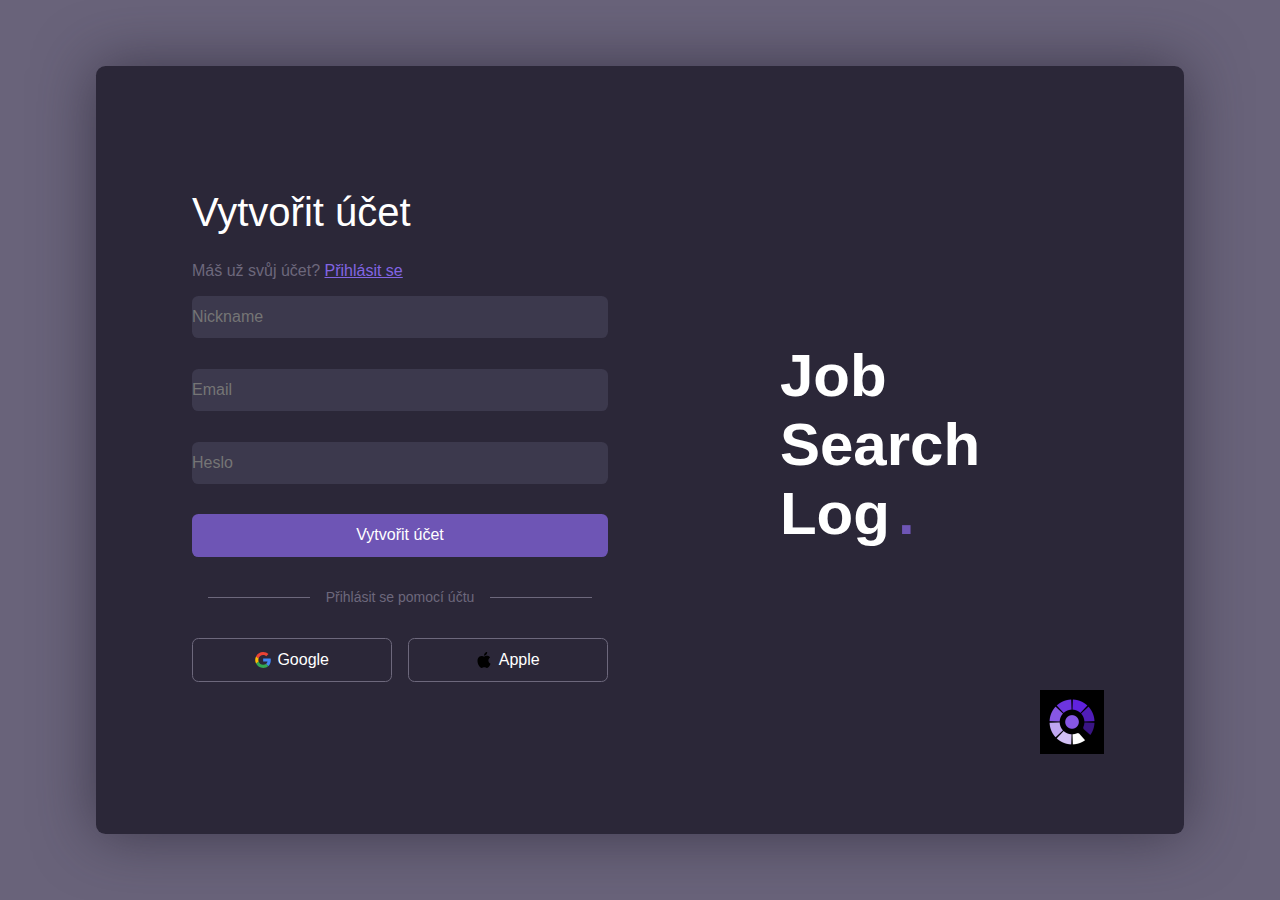
==== index.html @ 7e9c32a5 "Code refactor" ====
<!DOCTYPE html>
<html lang="cs">
  <head>
    <meta charset="UTF-8" />
    <meta name="viewport" content="width=device-width, initial-scale=1.0" />
    <title>Job Search Log</title>
    <link rel="preconnect" href="https://fonts.googleapis.com" />
    <link rel="preconnect" href="https://fonts.gstatic.com" crossorigin />
    <link href="https://fonts.googleapis.com/css2?family=Work+Sans:ital,wght@0,100..900;1,100..900&display=swap" />
    <link rel="stylesheet" href="./CSS/app.css" />
    <link rel="stylesheet" href="./CSS/normalize.css" />
    <link rel="stylesheet" href="./CSS/sign-up.css" />
  </head>
  <body>
    <div class="auth-view">
      <main class="main">
        <header>
          <h1>Vytvořit účet</h1>
        </header>

      <p>Máš už svůj účet? <a href="./login.html">Přihlásit se</a></p>

      <form action="" class="sign-up-form">
        <label for="nickname"></label>
        <input type="text" placeholder="Nickname" name="nickname" /><br />

        <label for="email"></label>
        <input type="text" placeholder="Email" name="email" /><br />

        <label for="password"></label>
        <input type="text" placeholder="Heslo" name="password" /><br />
      </form>

      <div class="create-account-button">
        <button class="sign-up-button">Vytvořit účet</button>
      </div>
   
      <p class="divider"><span>Přihlásit se pomocí účtu</span></p>

      <div class="social-login">
        <button class="google-button">
          <img
            src="./images/google-logo.svg"
            alt="Google logo"
            class="icon"
          /><span>Google</span>

        </button>
        <button class="apple-button">
          <img
            src="./images/apple-black-logo.svg"
            alt="Apple logo"
            class="icon"
          />
          <span>Apple</span>
        </button>
      </main>
      
      <aside class="app-info">
        <h2>Job <br>
           Search <br> 
           Log<span class="dot">.</span> <br>
          </h2>
          <img src="./images/app-logo.png" alt="Job Search Log app logo" class="app-logo">
      </aside>
      </div>
    </div>
  </body>
</html>
---- CSS/app.css ----
:root {
    --color-page-background: 105, 99, 122;
    --color-app-background: 43, 39, 56;
    --color-text-gray: 109, 104, 124;
    --color-purple: 110, 85, 181;
    --color-form-background: 60, 54, 77;

    --button-border-radius: 0.4rem;
    --button-padding: 0.75rem 10vh;
}

html {
    font-size: 100%;
}

body {
    background-color: rgb(var(--color-page-background));
    min-height: 100vh;
    display: flex;
    justify-content: center;
    align-items: center;

    font-size: 16px;
    font-family: "Work Sans", sans-serif;
}

a {
    color: #8265e3; /* Normální barva odkazu */
}

a:hover {
    color: #5a45c4; /* Barva při hoveru */
}

a:visited {
    color: #9c6de3; /* Barva navštíveného odkazu */
}

a:active {
    color: #d465e3; /* Barva při aktivaci (při kliknutí) */
}
---- CSS/sign-up.css ----
.auth-view {
    width: 60rem;
    height: 40rem;

    border-radius: 0.60rem;
    background-color: rgb(var(--color-app-background));
    overflow: hidden;

    box-shadow: 0 0 60px rgba(var(--color-app-background), 0.7);

    color: rgb(var(--color-text-gray));
    padding: 4rem;

    display: grid;
    grid-template-columns: 1fr 1fr;

    margin: 2rem;
}

.auth-view h1 {
    color: white;
    font-weight: 500;
    font-size: 2.5rem;
}

.main {
    padding: 2rem;
}

.auth-view .sign-up-button {
    background-color: rgb(var(--color-purple));
    color: white;
    border-radius: var(--button-border-radius);
    border: 0;

    width: 100%; /* Zabírá celou šířku rodiče */
    padding: 0.75rem; /* výška tlačítka */
    box-sizing: border-box; /* Aby padding a border neovlivňovaly šířku */
}

.sign-up-button:hover {
    background-color: #5a45c4; /* Barva při hoveru */
}

.sign-up-button:active {
    background-color: #9c6de3; /* Barva při aktivaci (při kliknutí) */
}

.sign-up-form * {
    margin-bottom: 0.75rem;
    padding: 0.75rem 0rem 0.75rem;
    border-radius: var(--button-border-radius);
    border: 0;
    background-color: rgb(60, 57, 77);
}

.sign-up-form input {
    display: block;
    width: 100%;
}

.divider {
    display: flex;
    align-items: center;
    text-align: center;
    margin: 1.25rem 0;
}

.divider::before,
.divider::after {
    content: '';
    flex: 1;
    border-bottom: 0.10rem solid;
    margin: 1.25rem 1rem;
}

.divider span {
    white-space: nowrap;
    font-size: 14px;
}

.social-login {
    background-color: var(--color-app-background);
    color: white; 
    display: grid;
    grid-template-columns: 1fr 1fr; /* Dva sloupce stejné šířky */
    gap: 1rem; /* Mezera mezi tlačítky */
}

.google-button:hover,
.google-button:active {
    background-color: #3f3b57;
}

.apple-button:hover,
.apple-button:active {
    background-color: #3f3b57;
}

.icon {
    width: 1rem;
    padding-right: 0.4rem;
}

.google-button,
.apple-button {
    background-color: var(--color-app-background);
    color: white;
    border-radius: var(--button-border-radius);
    border: 0.12rem solid rgb(var(--color-text-gray));
    width: 100%; /* Každé tlačítko zabere celý sloupec */
    padding: 0.75rem; /* Nastav rozumnou výšku tlačítek */
    box-sizing: border-box; /* Aby padding neovlivňoval šířku */
    display: flex;
    align-items: center;
    justify-content: center; /* Zarovnání obsahu na střed */
}

.app-info {
    color: white;
    display: flex;
    justify-content: center;
    align-items: center;
    flex-direction: column;
    font-weight: 500;
    font-size: 2.5rem;
    position: relative;
}

.app-info h2 {
    margin-bottom: 3.8rem;
}

.app-info img {
    width: 10rem;
}

.app-info .app-logo {
    position: absolute; /* Použijeme absolutní pozicování */
    bottom: 0; /* Umístíme obrázek na dolní okraj */
    right: 0; /* Umístíme obrázek k pravému okraji */
    width: 4rem; /* Nastavíme rozumnou velikost obrázku */
    height: auto;
    margin: 1rem; /* Přidáme mezeru od okrajů */
}

.dot {
    color: rgb(var(--color-purple));
    margin-left: 0.5rem;
}
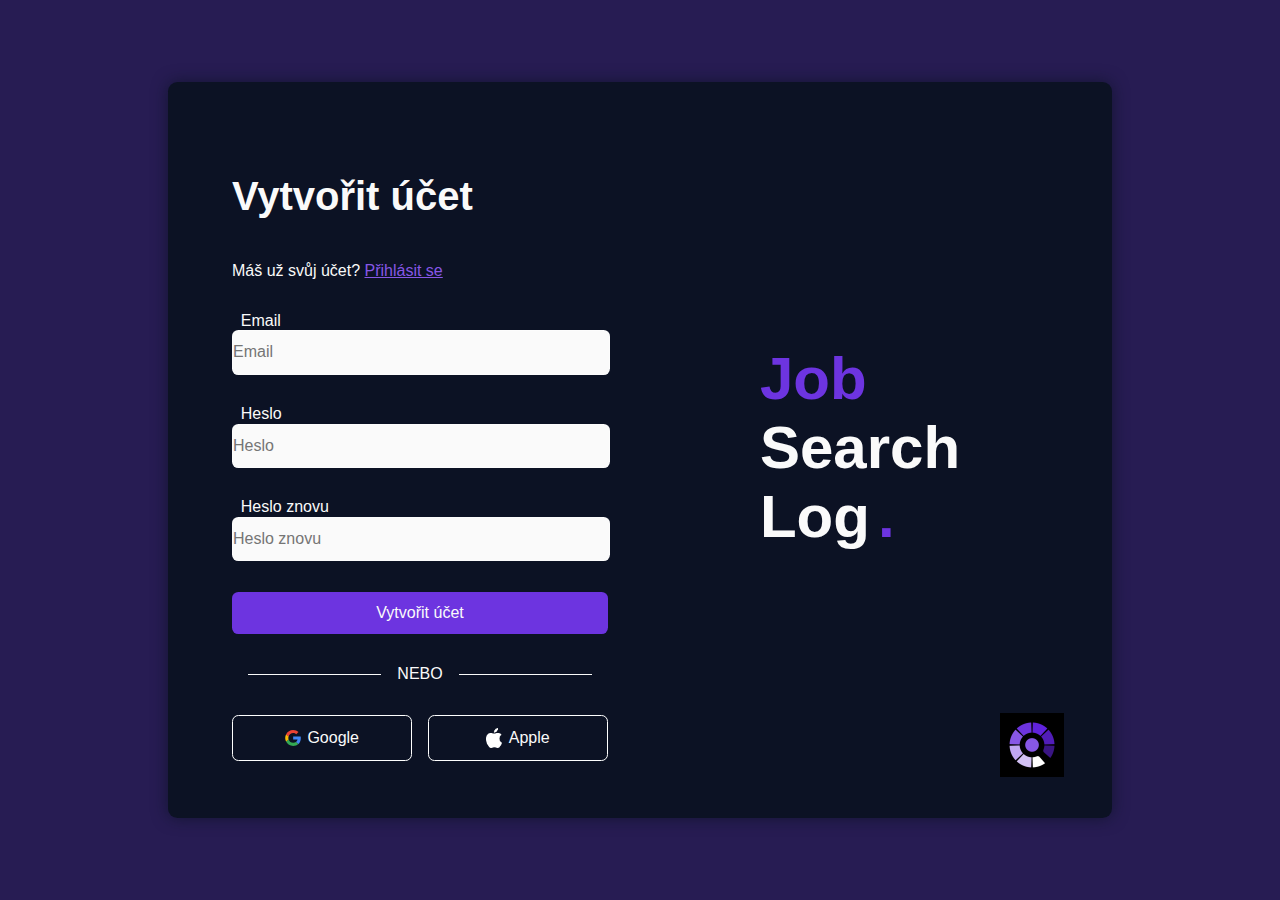
==== commit 8b529a3c: "Change colors in root. Edit label , add id in input. Add apple white logo" ====
--- a/index.html
+++ b/index.html
@@ -21,21 +21,21 @@
       <p>Máš už svůj účet? <a href="./login.html">Přihlásit se</a></p>
 
       <form action="" class="sign-up-form">
-        <label for="nickname"></label>
-        <input type="text" placeholder="Nickname" name="nickname" /><br />
+        <label for="email">Email</label>
+        <input id="email" type="email" placeholder="Email" name="email" required minlength="6"  /><br />
 
-        <label for="email"></label>
-        <input type="text" placeholder="Email" name="email" /><br />
+        <label for="password">Heslo</label>
+        <input id="password" type="password" placeholder="Heslo" name="password" required minlength="6"  /><br />
 
-        <label for="password"></label>
-        <input type="text" placeholder="Heslo" name="password" /><br />
+        <label for="password-again">Heslo znovu</label>
+        <input id="password-again" type="password" placeholder="Heslo znovu" name="password" required minlength="6"  /><br />
       </form>
 
       <div class="create-account-button">
-        <button class="sign-up-button">Vytvořit účet</button>
+        <button class="sign-up-button" type="submit">Vytvořit účet</button>
       </div>
    
-      <p class="divider"><span>Přihlásit se pomocí účtu</span></p>
+      <p class="divider"><span>NEBO</span></p>
 
       <div class="social-login">
         <button class="google-button">
@@ -48,7 +48,7 @@
         </button>
         <button class="apple-button">
           <img
-            src="./images/apple-black-logo.svg"
+            src="./images/apple-white-logo.png"
             alt="Apple logo"
             class="icon"
           />
@@ -57,9 +57,10 @@
       </main>
       
       <aside class="app-info">
-        <h2>Job <br>
-           Search <br> 
-           Log<span class="dot">.</span> <br>
+        <h2>
+          <span class="purple-color-text">Job</span> <br>
+          Search<br> 
+          Log<span class="dot">.</span> <br>
           </h2>
           <img src="./images/app-logo.png" alt="Job Search Log app logo" class="app-logo">
       </aside>
--- a/CSS/app.css
+++ b/CSS/app.css
@@ -1,8 +1,14 @@
 :root {
-    --color-page-background: 105, 99, 122;
-    --color-app-background: 43, 39, 56;
+    --color-page-background: 39, 28, 83;  /* 105, 99, 122 */
+    --color-app-background: 12, 18, 36;   /* 43, 39, 56 */
     --color-text-gray: 109, 104, 124;
-    --color-purple: 110, 85, 181;
+    --color-white-low: 250, 250, 250;
+
+    --color-purple: 109, 52, 224; /* 135, 87, 231 */
+    --color-purple-hover: 96, 35, 222;
+
+    --color-link: 135, 87, 230;
+
     --color-form-background: 60, 54, 77;
 
     --button-border-radius: 0.4rem;
@@ -10,7 +16,7 @@
 }
 
 html {
-    font-size: 100%;
+    font-size: 1rem;
 }
 
 body {
@@ -20,16 +26,16 @@
     justify-content: center;
     align-items: center;
 
-    font-size: 16px;
+    font-size: 1rem;
     font-family: "Work Sans", sans-serif;
 }
 
 a {
-    color: #8265e3; /* Normální barva odkazu */
+    color: rgb(var(--color-link)); /* Normální barva odkazu */
 }
 
 a:hover {
-    color: #5a45c4; /* Barva při hoveru */
+    color: rgb(var(--color-purple)); /* Barva při hoveru */
 }
 
 a:visited {
--- a/CSS/sign-up.css
+++ b/CSS/sign-up.css
@@ -1,26 +1,25 @@
 .auth-view {
-    width: 60rem;
-    height: 40rem;
+    width: 55rem;
+    height: 42rem;
 
     border-radius: 0.60rem;
     background-color: rgb(var(--color-app-background));
     overflow: hidden;
 
-    box-shadow: 0 0 60px rgba(var(--color-app-background), 0.7);
+    box-shadow: 0 0 1rem rgba(var(--color-app-background), 0.7);
 
-    color: rgb(var(--color-text-gray));
-    padding: 4rem;
+    color: rgb(var(--color-white-low));
+    padding: 2rem;
 
     display: grid;
     grid-template-columns: 1fr 1fr;
-
-    margin: 2rem;
 }
 
 .auth-view h1 {
-    color: white;
-    font-weight: 500;
+    color: rgb(var(--color-white-low));
+    font-weight: 700;
     font-size: 2.5rem;
+    padding-bottom: 1rem;
 }
 
 .main {
@@ -29,7 +28,7 @@
 
 .auth-view .sign-up-button {
     background-color: rgb(var(--color-purple));
-    color: white;
+    color: rgb(var(--color-white-low));
     border-radius: var(--button-border-radius);
     border: 0;
 
@@ -39,24 +38,36 @@
 }
 
 .sign-up-button:hover {
-    background-color: #5a45c4; /* Barva při hoveru */
+    background-color: rgb(var(--color-purple-hover)); /* #5a45c4; Barva při hoveru */
 }
 
 .sign-up-button:active {
-    background-color: #9c6de3; /* Barva při aktivaci (při kliknutí) */
+    background-color: rgb(var(--color-purple)); /* Barva při aktivaci (při kliknutí) */
+}
+
+.sign-up-form {
+    margin-top: 2rem;
 }
 
 .sign-up-form * {
     margin-bottom: 0.75rem;
     padding: 0.75rem 0rem 0.75rem;
-    border-radius: var(--button-border-radius);
-    border: 0;
-    background-color: rgb(60, 57, 77);
+   
 }
 
 .sign-up-form input {
     display: block;
     width: 100%;
+    border-radius: var(--button-border-radius);
+    border: 0.1rem;
+    border-color: rgba(255, 255, 255, 0.384);
+    border-style: solid;
+    background-color: rgba(var(--color-white-low));
+}
+
+.sign-up-form label {
+    color: rgb(var(--color-white-low));
+    margin-left: 0.55rem;
 }
 
 .divider {
@@ -76,26 +87,33 @@
 
 .divider span {
     white-space: nowrap;
-    font-size: 14px;
+    font-size: 1rem;
 }
 
 .social-login {
     background-color: var(--color-app-background);
-    color: white; 
+    color: rgb(var(--color-white-low));
     display: grid;
     grid-template-columns: 1fr 1fr; /* Dva sloupce stejné šířky */
     gap: 1rem; /* Mezera mezi tlačítky */
 }
 
-.google-button:hover,
-.google-button:active {
-    background-color: #3f3b57;
+.google-button:hover {
+    background-color: rgb(31, 30, 63);
 }
 
-.apple-button:hover,
+.google-button:active {
+    background-color: rgb(var(--color-app-background));
+}
+
+.apple-button:hover {
+    background-color: rgb(31, 30, 63);
+}
+
 .apple-button:active {
-    background-color: #3f3b57;
+    background-color: rgb(var(--color-app-background));
 }
+
 
 .icon {
     width: 1rem;
@@ -105,19 +123,24 @@
 .google-button,
 .apple-button {
     background-color: var(--color-app-background);
-    color: white;
+    color: rgb(var(--color-white-low));
     border-radius: var(--button-border-radius);
-    border: 0.12rem solid rgb(var(--color-text-gray));
+    border: 0.1rem solid white;
     width: 100%; /* Každé tlačítko zabere celý sloupec */
-    padding: 0.75rem; /* Nastav rozumnou výšku tlačítek */
+    padding: 0.75rem; /* Výška tlačítek */
     box-sizing: border-box; /* Aby padding neovlivňoval šířku */
     display: flex;
     align-items: center;
     justify-content: center; /* Zarovnání obsahu na střed */
 }
 
+/* Right side - App logo */ 
+.purple-color-text {
+    color: rgb(var(--color-purple));
+}
+
 .app-info {
-    color: white;
+    color: rgb(var(--color-white-low));
     display: flex;
     justify-content: center;
     align-items: center;
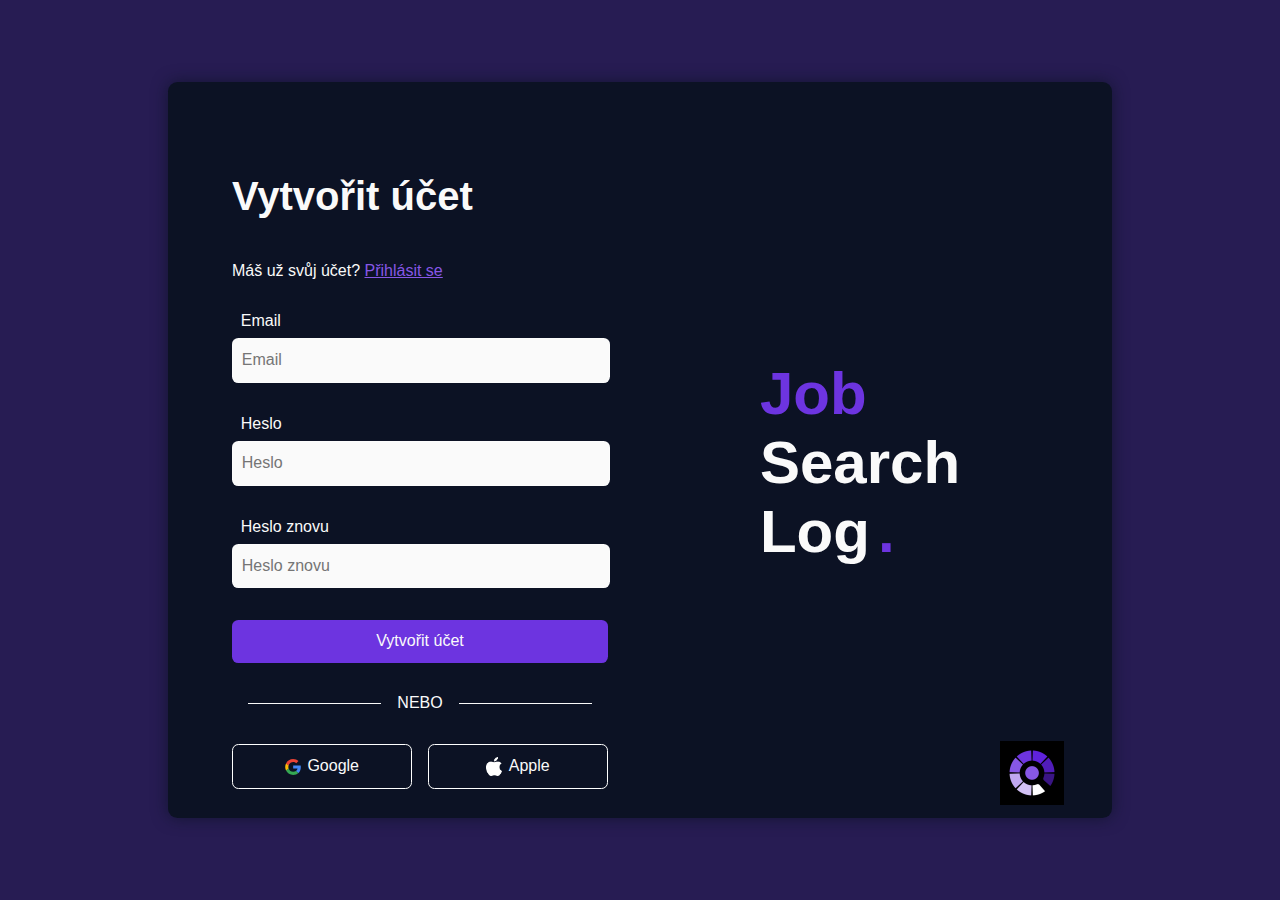
==== commit 59303870: "Delete <br> after input, add button transition color, change margin between lable and input." ====
--- a/index.html
+++ b/index.html
@@ -22,13 +22,13 @@
 
       <form action="" class="sign-up-form">
         <label for="email">Email</label>
-        <input id="email" type="email" placeholder="Email" name="email" required minlength="6"  /><br />
+        <input id="email" type="email" placeholder="Email" name="email" required minlength="6"  />
 
         <label for="password">Heslo</label>
-        <input id="password" type="password" placeholder="Heslo" name="password" required minlength="6"  /><br />
+        <input id="password" type="password" placeholder="Heslo" name="password" required minlength="6"  />
 
         <label for="password-again">Heslo znovu</label>
-        <input id="password-again" type="password" placeholder="Heslo znovu" name="password" required minlength="6"  /><br />
+        <input id="password-again" type="password" placeholder="Heslo znovu" name="password" required minlength="6"  />
       </form>
 
       <div class="create-account-button">
--- a/CSS/app.css
+++ b/CSS/app.css
@@ -46,3 +46,7 @@
     color: #d465e3; /* Barva při aktivaci (při kliknutí) */
 }
 
+button {
+    transition: background-color 0.2s ease;
+}
+
--- a/CSS/sign-up.css
+++ b/CSS/sign-up.css
@@ -32,6 +32,8 @@
     border-radius: var(--button-border-radius);
     border: 0;
 
+    transition: background-color 0.3s ease;
+
     width: 100%; /* Zabírá celou šířku rodiče */
     padding: 0.75rem; /* výška tlačítka */
     box-sizing: border-box; /* Aby padding a border neovlivňovaly šířku */
@@ -49,10 +51,12 @@
     margin-top: 2rem;
 }
 
+.sign-up-form input::placeholder {
+    text-indent: 0.55rem;
+}
+
 .sign-up-form * {
-    margin-bottom: 0.75rem;
     padding: 0.75rem 0rem 0.75rem;
-   
 }
 
 .sign-up-form input {
@@ -63,6 +67,14 @@
     border-color: rgba(255, 255, 255, 0.384);
     border-style: solid;
     background-color: rgba(var(--color-white-low));
+    text-indent: 0.55rem;
+
+    margin-top: 0.5rem;
+    margin-bottom: 2rem;
+}
+
+.sign-up-form input:focus {
+    outline-color: rgb(var(--color-purple));
 }
 
 .sign-up-form label {
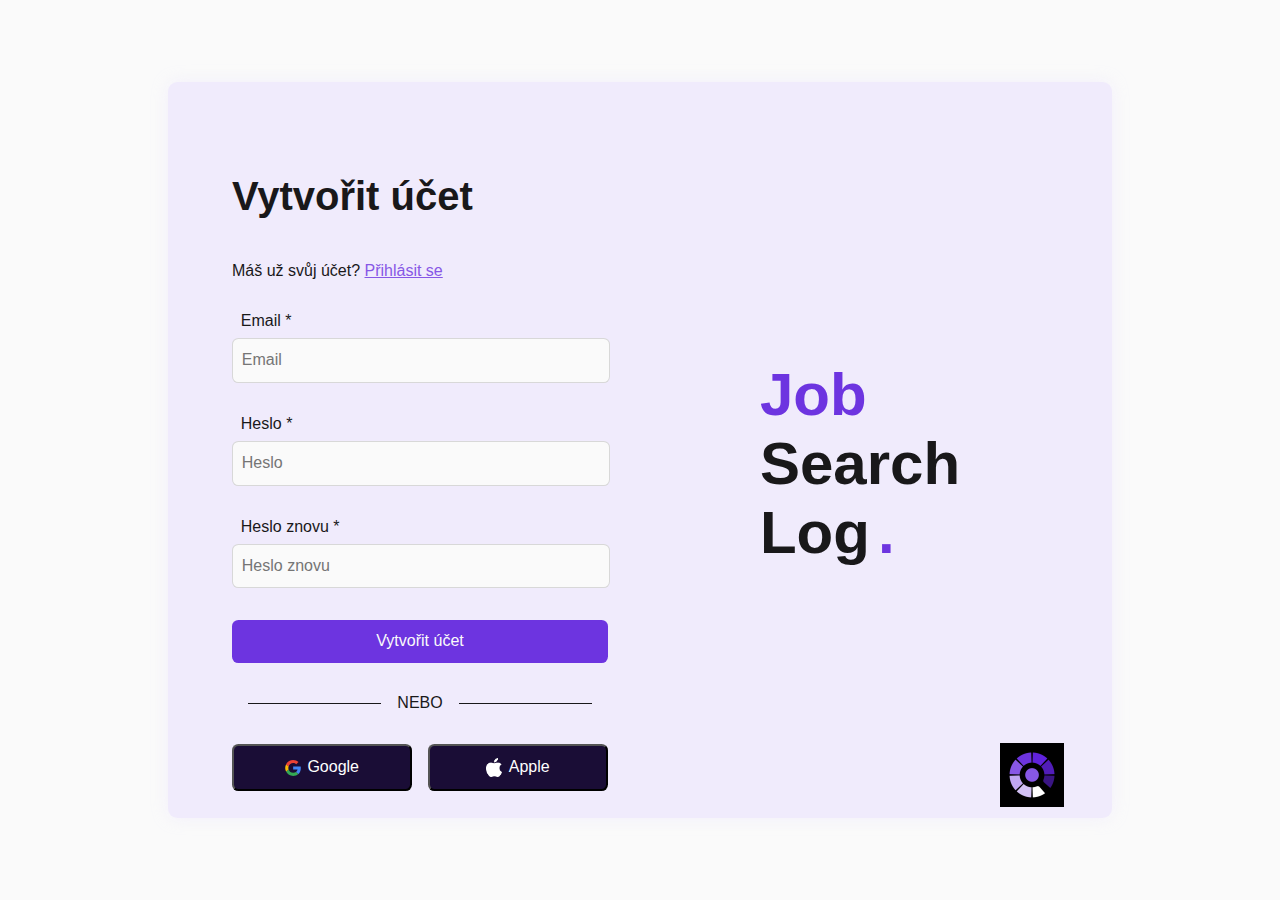
==== commit 552bf72c: "Change color to light mode" ====
--- a/index.html
+++ b/index.html
@@ -21,13 +21,13 @@
       <p>Máš už svůj účet? <a href="./login.html">Přihlásit se</a></p>
 
       <form action="" class="sign-up-form">
-        <label for="email">Email</label>
-        <input id="email" type="email" placeholder="Email" name="email" required minlength="6"  />
+        <label for="email">Email <span class="asterix">*</span></label>
+        <input id="email" type="email" placeholder="Email" name="email" required />
 
-        <label for="password">Heslo</label>
+        <label for="password">Heslo <span class="asterix">*</span></label>
         <input id="password" type="password" placeholder="Heslo" name="password" required minlength="6"  />
 
-        <label for="password-again">Heslo znovu</label>
+        <label for="password-again">Heslo znovu <span class="asterix">*</span></label>
         <input id="password-again" type="password" placeholder="Heslo znovu" name="password" required minlength="6"  />
       </form>
 
--- a/CSS/app.css
+++ b/CSS/app.css
@@ -1,11 +1,14 @@
 :root {
-    --color-page-background: 39, 28, 83;  /* 105, 99, 122 */
-    --color-app-background: 12, 18, 36;   /* 43, 39, 56 */
+    --color-page-background: 250, 250, 250;  /* 105, 99, 122 */
+    --color-app-background: 240, 235, 252;   /* 43, 39, 56 */
     --color-text-gray: 109, 104, 124;
+    --color-text-black: 25, 24, 26;
     --color-white-low: 250, 250, 250;
 
     --color-purple: 109, 52, 224; /* 135, 87, 231 */
     --color-purple-hover: 96, 35, 222;
+    --color-purple-light: 240, 235, 252;
+    --color-purple-dark: 26, 13, 54;
 
     --color-link: 135, 87, 230;
 
@@ -17,6 +20,7 @@
 
 html {
     font-size: 1rem;
+    color: rgb(var(--color-text-black));
 }
 
 body {
--- a/CSS/sign-up.css
+++ b/CSS/sign-up.css
@@ -8,7 +8,7 @@
 
     box-shadow: 0 0 1rem rgba(var(--color-app-background), 0.7);
 
-    color: rgb(var(--color-white-low));
+    color: rgb(var(--color-text-black));
     padding: 2rem;
 
     display: grid;
@@ -16,7 +16,6 @@
 }
 
 .auth-view h1 {
-    color: rgb(var(--color-white-low));
     font-weight: 700;
     font-size: 2.5rem;
     padding-bottom: 1rem;
@@ -64,7 +63,7 @@
     width: 100%;
     border-radius: var(--button-border-radius);
     border: 0.1rem;
-    border-color: rgba(255, 255, 255, 0.384);
+    border-color: rgba(0, 0, 0, 0.132);
     border-style: solid;
     background-color: rgba(var(--color-white-low));
     text-indent: 0.55rem;
@@ -78,7 +77,6 @@
 }
 
 .sign-up-form label {
-    color: rgb(var(--color-white-low));
     margin-left: 0.55rem;
 }
 
@@ -104,7 +102,7 @@
 
 .social-login {
     background-color: var(--color-app-background);
-    color: rgb(var(--color-white-low));
+    color: rgb(var(--color-text-black));
     display: grid;
     grid-template-columns: 1fr 1fr; /* Dva sloupce stejné šířky */
     gap: 1rem; /* Mezera mezi tlačítky */
@@ -134,10 +132,9 @@
 
 .google-button,
 .apple-button {
-    background-color: var(--color-app-background);
-    color: rgb(var(--color-white-low));
+    color: white;
+    background-color: rgb(var(--color-purple-dark));
     border-radius: var(--button-border-radius);
-    border: 0.1rem solid white;
     width: 100%; /* Každé tlačítko zabere celý sloupec */
     padding: 0.75rem; /* Výška tlačítek */
     box-sizing: border-box; /* Aby padding neovlivňoval šířku */
@@ -152,7 +149,6 @@
 }
 
 .app-info {
-    color: rgb(var(--color-white-low));
     display: flex;
     justify-content: center;
     align-items: center;
@@ -174,7 +170,7 @@
     position: absolute; /* Použijeme absolutní pozicování */
     bottom: 0; /* Umístíme obrázek na dolní okraj */
     right: 0; /* Umístíme obrázek k pravému okraji */
-    width: 4rem; /* Nastavíme rozumnou velikost obrázku */
+    width: 4rem; /* Nastavíme velikost obrázku */
     height: auto;
     margin: 1rem; /* Přidáme mezeru od okrajů */
 }
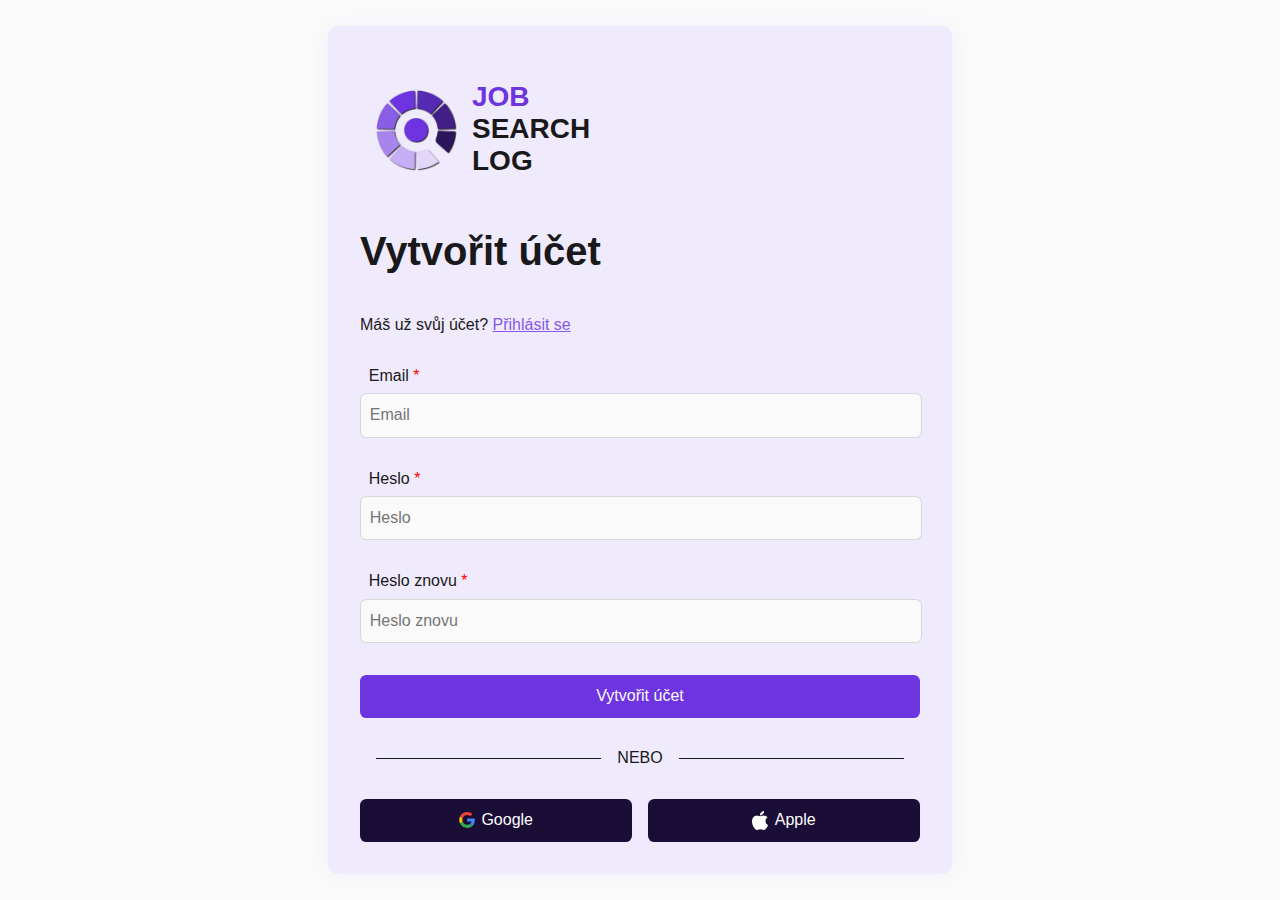
==== commit 02ab3c03: "Change layout to one column" ====
--- a/index.html
+++ b/index.html
@@ -13,11 +13,16 @@
   </head>
   <body>
     <div class="auth-view">
+      <header class="app-info">
+        <img src="./images/app-logo-new-shadow.png" alt="Job Search Log app logo" class="app-logo">
+        <h2>
+          <span class="purple-color-text">JOB</span><br>
+          SEARCH<br> 
+          LOG
+          </h2>
+      </header>
       <main class="main">
-        <header>
           <h1>Vytvořit účet</h1>
-        </header>
-
       <p>Máš už svůj účet? <a href="./login.html">Přihlásit se</a></p>
 
       <form action="" class="sign-up-form">
@@ -55,15 +60,6 @@
           <span>Apple</span>
         </button>
       </main>
-      
-      <aside class="app-info">
-        <h2>
-          <span class="purple-color-text">Job</span> <br>
-          Search<br> 
-          Log<span class="dot">.</span> <br>
-          </h2>
-          <img src="./images/app-logo.png" alt="Job Search Log app logo" class="app-logo">
-      </aside>
       </div>
     </div>
   </body>
--- a/CSS/app.css
+++ b/CSS/app.css
@@ -6,7 +6,7 @@
     --color-white-low: 250, 250, 250;
 
     --color-purple: 109, 52, 224; /* 135, 87, 231 */
-    --color-purple-hover: 96, 35, 222;
+    --color-purple-hover: 65, 31, 134;
     --color-purple-light: 240, 235, 252;
     --color-purple-dark: 26, 13, 54;
 
--- a/CSS/sign-up.css
+++ b/CSS/sign-up.css
@@ -1,6 +1,5 @@
 .auth-view {
-    width: 55rem;
-    height: 42rem;
+    width: 35rem;
 
     border-radius: 0.60rem;
     background-color: rgb(var(--color-app-background));
@@ -11,18 +10,14 @@
     color: rgb(var(--color-text-black));
     padding: 2rem;
 
-    display: grid;
-    grid-template-columns: 1fr 1fr;
+    display: flexbox;
+    flex-direction: column;
 }
 
 .auth-view h1 {
     font-weight: 700;
     font-size: 2.5rem;
     padding-bottom: 1rem;
-}
-
-.main {
-    padding: 2rem;
 }
 
 .auth-view .sign-up-button {
@@ -43,7 +38,7 @@
 }
 
 .sign-up-button:active {
-    background-color: rgb(var(--color-purple)); /* Barva při aktivaci (při kliknutí) */
+    background-color: rgb(var(--color-purple-hover)); /* Barva při aktivaci (při kliknutí) */
 }
 
 .sign-up-form {
@@ -56,6 +51,10 @@
 
 .sign-up-form * {
     padding: 0.75rem 0rem 0.75rem;
+}
+
+.asterix {
+    color: red;
 }
 
 .sign-up-form input {
@@ -101,7 +100,7 @@
 }
 
 .social-login {
-    background-color: var(--color-app-background);
+    background-color: var(--color-purple-dark);
     color: rgb(var(--color-text-black));
     display: grid;
     grid-template-columns: 1fr 1fr; /* Dva sloupce stejné šířky */
@@ -109,19 +108,19 @@
 }
 
 .google-button:hover {
-    background-color: rgb(31, 30, 63);
+    background-color: rgb(var(--color-purple));
 }
 
 .google-button:active {
-    background-color: rgb(var(--color-app-background));
+    background-color: rgb(var(--color-purple));
 }
 
 .apple-button:hover {
-    background-color: rgb(31, 30, 63);
+    background-color: rgb(var(--color-purple));
 }
 
 .apple-button:active {
-    background-color: rgb(var(--color-app-background));
+    background-color: rgb(var(--color-purple));
 }
 
 
@@ -133,6 +132,7 @@
 .google-button,
 .apple-button {
     color: white;
+    border: 0;
     background-color: rgb(var(--color-purple-dark));
     border-radius: var(--button-border-radius);
     width: 100%; /* Každé tlačítko zabere celý sloupec */
@@ -148,35 +148,22 @@
     color: rgb(var(--color-purple));
 }
 
+.app-info img {
+    width: 7rem;
+    margin-bottom: 0;
+    margin-top: 1rem;
+}
+
 .app-info {
     display: flex;
-    justify-content: center;
-    align-items: center;
-    flex-direction: column;
-    font-weight: 500;
-    font-size: 2.5rem;
-    position: relative;
+    flex-direction: row;
+    align-items: flex-start;
+    align-self: flex-start;
 }
 
 .app-info h2 {
-    margin-bottom: 3.8rem;
+    font-size: 1.75rem;
+    font-weight: 700;
+    
 }
 
-.app-info img {
-    width: 10rem;
-}
-
-.app-info .app-logo {
-    position: absolute; /* Použijeme absolutní pozicování */
-    bottom: 0; /* Umístíme obrázek na dolní okraj */
-    right: 0; /* Umístíme obrázek k pravému okraji */
-    width: 4rem; /* Nastavíme velikost obrázku */
-    height: auto;
-    margin: 1rem; /* Přidáme mezeru od okrajů */
-}
-
-.dot {
-    color: rgb(var(--color-purple));
-    margin-left: 0.5rem;
-}
-
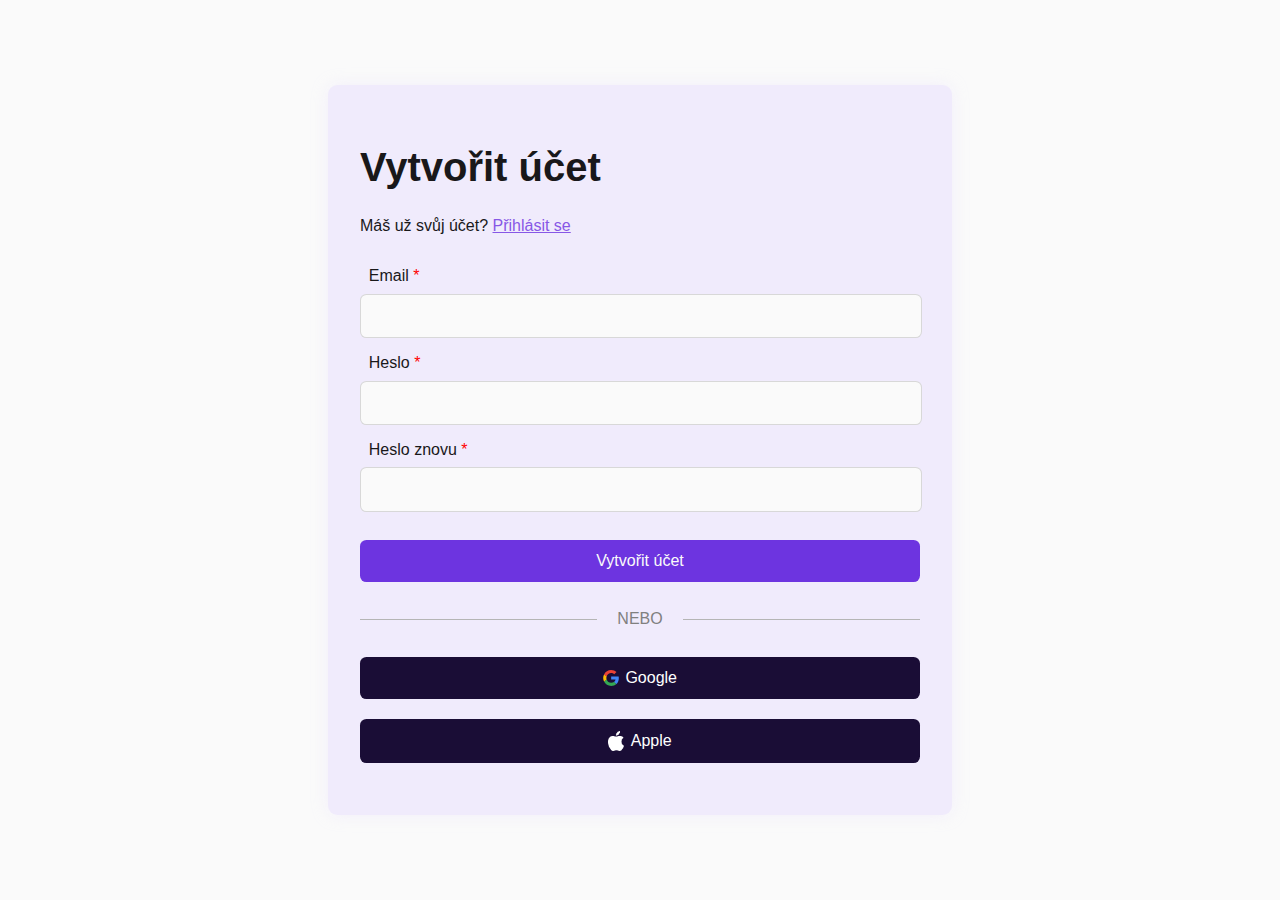
==== commit 2ffa939c: "Delete placeholder in input, code refactor, change margin in form, social login change to flex-colum" ====
--- a/index.html
+++ b/index.html
@@ -13,34 +13,34 @@
   </head>
   <body>
     <div class="auth-view">
-      <header class="app-info">
+     <!--  <header class="app-info">
         <img src="./images/app-logo-new-shadow.png" alt="Job Search Log app logo" class="app-logo">
         <h2>
           <span class="purple-color-text">JOB</span><br>
           SEARCH<br> 
           LOG
           </h2>
-      </header>
+      </header> -->
       <main class="main">
           <h1>Vytvořit účet</h1>
       <p>Máš už svůj účet? <a href="./login.html">Přihlásit se</a></p>
 
       <form action="" class="sign-up-form">
         <label for="email">Email <span class="asterix">*</span></label>
-        <input id="email" type="email" placeholder="Email" name="email" required />
+        <input id="email" type="email" name="email" required />
 
         <label for="password">Heslo <span class="asterix">*</span></label>
-        <input id="password" type="password" placeholder="Heslo" name="password" required minlength="6"  />
+        <input id="password" type="password" name="password" required minlength="6"  />
 
         <label for="password-again">Heslo znovu <span class="asterix">*</span></label>
-        <input id="password-again" type="password" placeholder="Heslo znovu" name="password" required minlength="6"  />
+        <input id="password-again" type="password" name="password" required minlength="6"  />
       </form>
 
       <div class="create-account-button">
         <button class="sign-up-button" type="submit">Vytvořit účet</button>
       </div>
    
-      <p class="divider"><span>NEBO</span></p>
+      <p class="divider"><span class="or-text">NEBO</span></p>
 
       <div class="social-login">
         <button class="google-button">
--- a/CSS/sign-up.css
+++ b/CSS/sign-up.css
@@ -1,3 +1,4 @@
+/* FORM */
 .auth-view {
     width: 35rem;
 
@@ -17,28 +18,6 @@
 .auth-view h1 {
     font-weight: 700;
     font-size: 2.5rem;
-    padding-bottom: 1rem;
-}
-
-.auth-view .sign-up-button {
-    background-color: rgb(var(--color-purple));
-    color: rgb(var(--color-white-low));
-    border-radius: var(--button-border-radius);
-    border: 0;
-
-    transition: background-color 0.3s ease;
-
-    width: 100%; /* Zabírá celou šířku rodiče */
-    padding: 0.75rem; /* výška tlačítka */
-    box-sizing: border-box; /* Aby padding a border neovlivňovaly šířku */
-}
-
-.sign-up-button:hover {
-    background-color: rgb(var(--color-purple-hover)); /* #5a45c4; Barva při hoveru */
-}
-
-.sign-up-button:active {
-    background-color: rgb(var(--color-purple-hover)); /* Barva při aktivaci (při kliknutí) */
 }
 
 .sign-up-form {
@@ -68,7 +47,7 @@
     text-indent: 0.55rem;
 
     margin-top: 0.5rem;
-    margin-bottom: 2rem;
+    margin-bottom: 1rem;
 }
 
 .sign-up-form input:focus {
@@ -79,19 +58,43 @@
     margin-left: 0.55rem;
 }
 
+
+/* SIGN UP BUTTON */
+.auth-view .sign-up-button {
+    background-color: rgb(var(--color-purple));
+    color: rgb(var(--color-white-low));
+    border-radius: var(--button-border-radius);
+    border: 0;
+
+    transition: background-color 0.3s ease;
+
+    width: 100%; /* Zabírá celou šířku rodiče */
+    padding: 0.75rem; /* výška tlačítka */
+    box-sizing: border-box; /* Aby padding a border neovlivňovaly šířku */
+    margin-top: 0.75rem;
+}
+
+.sign-up-button:hover {
+    background-color: rgb(var(--color-purple-hover)); /* #5a45c4; Barva při hoveru */
+}
+
+.sign-up-button:active {
+    background-color: rgb(var(--color-purple-hover)); /* Barva při aktivaci (při kliknutí) */
+}
+
+
+/* DIVIDER OR */
 .divider {
     display: flex;
     align-items: center;
     text-align: center;
-    margin: 1.25rem 0;
 }
 
 .divider::before,
 .divider::after {
     content: '';
     flex: 1;
-    border-bottom: 0.10rem solid;
-    margin: 1.25rem 1rem;
+    border-bottom: 0.10rem solid rgb(181, 181, 181);
 }
 
 .divider span {
@@ -99,12 +102,17 @@
     font-size: 1rem;
 }
 
+.or-text {
+    color: gray;
+    margin: 0.75rem 1.25rem;
+}
+
+
+/* SOCIAL LOGIN BUTTON */
+
 .social-login {
     background-color: var(--color-purple-dark);
     color: rgb(var(--color-text-black));
-    display: grid;
-    grid-template-columns: 1fr 1fr; /* Dva sloupce stejné šířky */
-    gap: 1rem; /* Mezera mezi tlačítky */
 }
 
 .google-button:hover {
@@ -123,7 +131,6 @@
     background-color: rgb(var(--color-purple));
 }
 
-
 .icon {
     width: 1rem;
     padding-right: 0.4rem;
@@ -141,10 +148,13 @@
     display: flex;
     align-items: center;
     justify-content: center; /* Zarovnání obsahu na střed */
+    margin-bottom: 1.25rem;
 }
 
-/* Right side - App logo */ 
-.purple-color-text {
+
+
+
+/* .purple-color-text {
     color: rgb(var(--color-purple));
 }
 
@@ -165,5 +175,5 @@
     font-size: 1.75rem;
     font-weight: 700;
     
-}
+} */
 
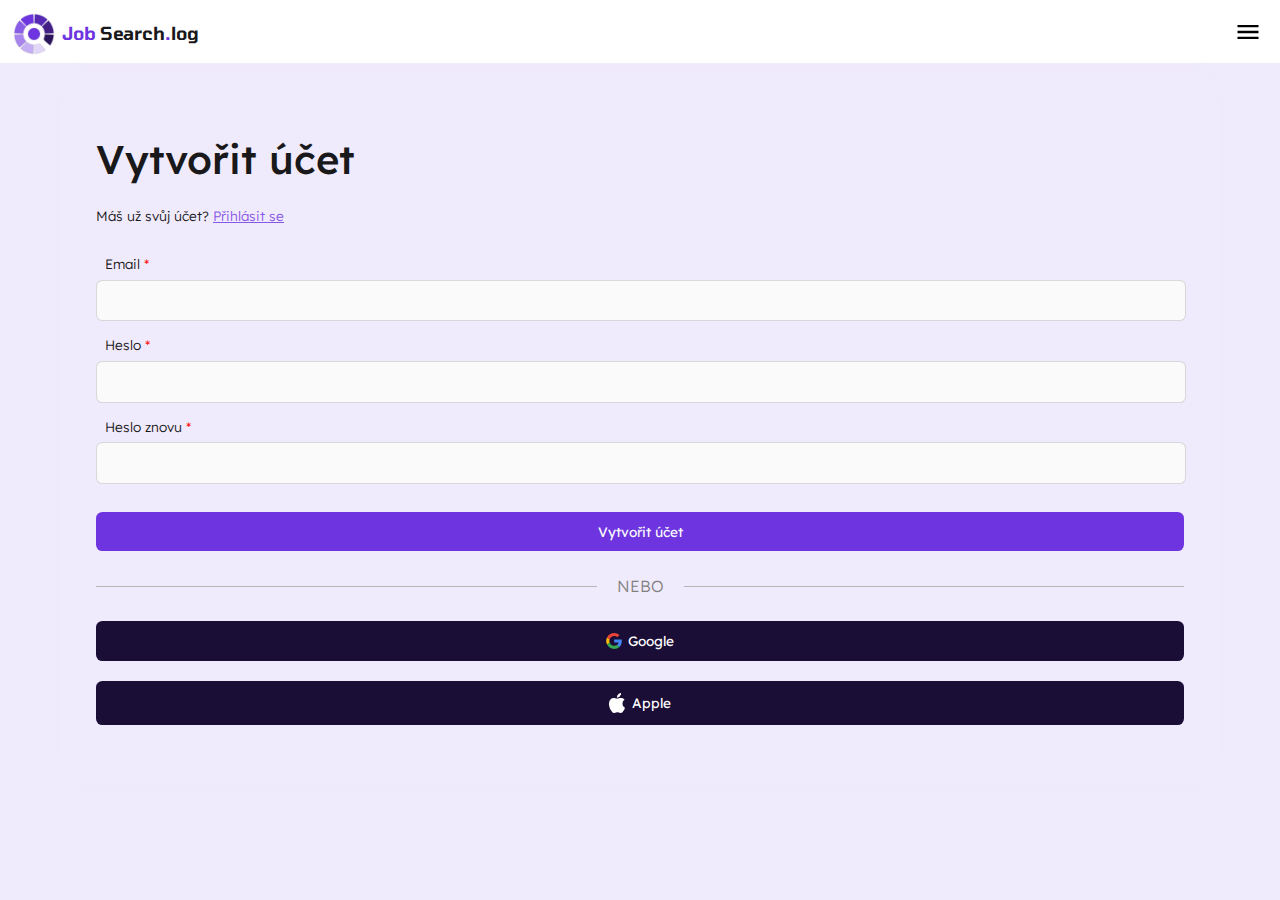
==== commit ec86f559: "Add new fonts, add nav bar menu with app logo, change background app to purple" ====
--- a/index.html
+++ b/index.html
@@ -4,14 +4,29 @@
     <meta charset="UTF-8" />
     <meta name="viewport" content="width=device-width, initial-scale=1.0" />
     <title>Job Search Log</title>
-    <link rel="preconnect" href="https://fonts.googleapis.com" />
-    <link rel="preconnect" href="https://fonts.gstatic.com" crossorigin />
-    <link href="https://fonts.googleapis.com/css2?family=Work+Sans:ital,wght@0,100..900;1,100..900&display=swap" />
+    <!-- FONTS -->
+    <link rel="preconnect" href="https://fonts.googleapis.com">
+    <link rel="preconnect" href="https://fonts.gstatic.com" crossorigin>
+    <link href="https://fonts.googleapis.com/css2?family=Agdasima:wght@400;700&family=Bebas+Neue&family=Caveat+Brush&family=Lexend:wght@100..900&family=Playwrite+GB+S:ital,wght@0,100..400;1,100..400&family=Quicksand:wght@300..700&family=Tomorrow:ital,wght@0,100;0,200;0,300;0,400;0,500;0,600;0,700;0,800;0,900;1,100;1,200;1,300;1,400;1,500;1,600;1,700;1,800;1,900&family=Work+Sans:ital,wght@0,100..900;1,100..900&display=swap" rel="stylesheet">
+
     <link rel="stylesheet" href="./CSS/app.css" />
     <link rel="stylesheet" href="./CSS/normalize.css" />
     <link rel="stylesheet" href="./CSS/sign-up.css" />
   </head>
   <body>
+    <div class="app">
+    <div class="navbar-container">
+      <div class="navbar-app-logo">
+        <img src="./images/app-logo-new.png" alt="App logo">
+        <p><span class="purple-text">Job</span> Search<span class="purple-dot">.</span>log</p>
+      </div>
+      <nav role="navigation" class="navbar-menu">
+        <div class="navbar-menu-right">
+          <img src="./images/menu.svg" alt="Menu - three lines">
+        </div>
+       
+      </nav>
+    </div>
     <div class="auth-view">
      <!--  <header class="app-info">
         <img src="./images/app-logo-new-shadow.png" alt="Job Search Log app logo" class="app-logo">
@@ -62,5 +77,6 @@
       </main>
       </div>
     </div>
+  </div>
   </body>
 </html>
--- a/CSS/app.css
+++ b/CSS/app.css
@@ -24,14 +24,25 @@
 }
 
 body {
-    background-color: rgb(var(--color-page-background));
+    background-color: rgb(var(--color-app-background));
     min-height: 100vh;
+    max-width: 1280px;
+    font-size: 0.85rem;
+    font-family: "Lexend", sans-serif;
+    font-weight: 300;
+    font-style: normal;
+}
+
+.app {
     display: flex;
+    flex-direction: column;
     justify-content: center;
     align-items: center;
+}
 
-    font-size: 1rem;
-    font-family: "Work Sans", sans-serif;
+.nav-bar {
+    background-color: #9c6de3;
+    width: 50vh;
 }
 
 a {
@@ -54,3 +65,55 @@
     transition: background-color 0.2s ease;
 }
 
+.navbar-container {
+    display: flex;
+    flex-direction: row;
+    max-width: 1280px;
+    width: 100%;
+    align-items: center;
+    justify-content: space-between;
+    background-color: #ffffff;
+    height: 2em;
+    padding: 1.25rem 1rem 1rem 0.25rem;
+    margin: 0em 1em 1em 1em;
+}
+
+.navbar-container img {
+    width: 3.5rem;
+    
+}
+
+.navbar-app-logo {
+    display: flex;
+    align-items: center;
+    font-weight: 600;
+    font-size: large;
+    margin: 0.25rem;
+    padding: 0.5rem;
+}
+
+.purple-text {
+    color: rgb(var(--color-purple));
+}
+
+.purple-dot {
+    color: rgb(var(--color-purple));
+    font-size: 1.25rem;
+}
+
+.navbar-app-logo p {
+    font-family: "Tomorrow", sans-serif;
+    font-weight: 600;
+    font-style: normal;
+    margin-bottom: 1.25rem;
+}
+
+.navbar-menu {
+    margin: 0.25rem;
+    padding: 0.5rem;
+}
+
+.navbar-menu-right img {
+    width: 1.75rem;
+}
+
--- a/CSS/sign-up.css
+++ b/CSS/sign-up.css
@@ -1,7 +1,5 @@
 /* FORM */
 .auth-view {
-    width: 35rem;
-
     border-radius: 0.60rem;
     background-color: rgb(var(--color-app-background));
     overflow: hidden;
@@ -13,10 +11,12 @@
 
     display: flexbox;
     flex-direction: column;
+    width: 85%;
+    
 }
 
 .auth-view h1 {
-    font-weight: 700;
+    font-weight: 500;
     font-size: 2.5rem;
 }
 
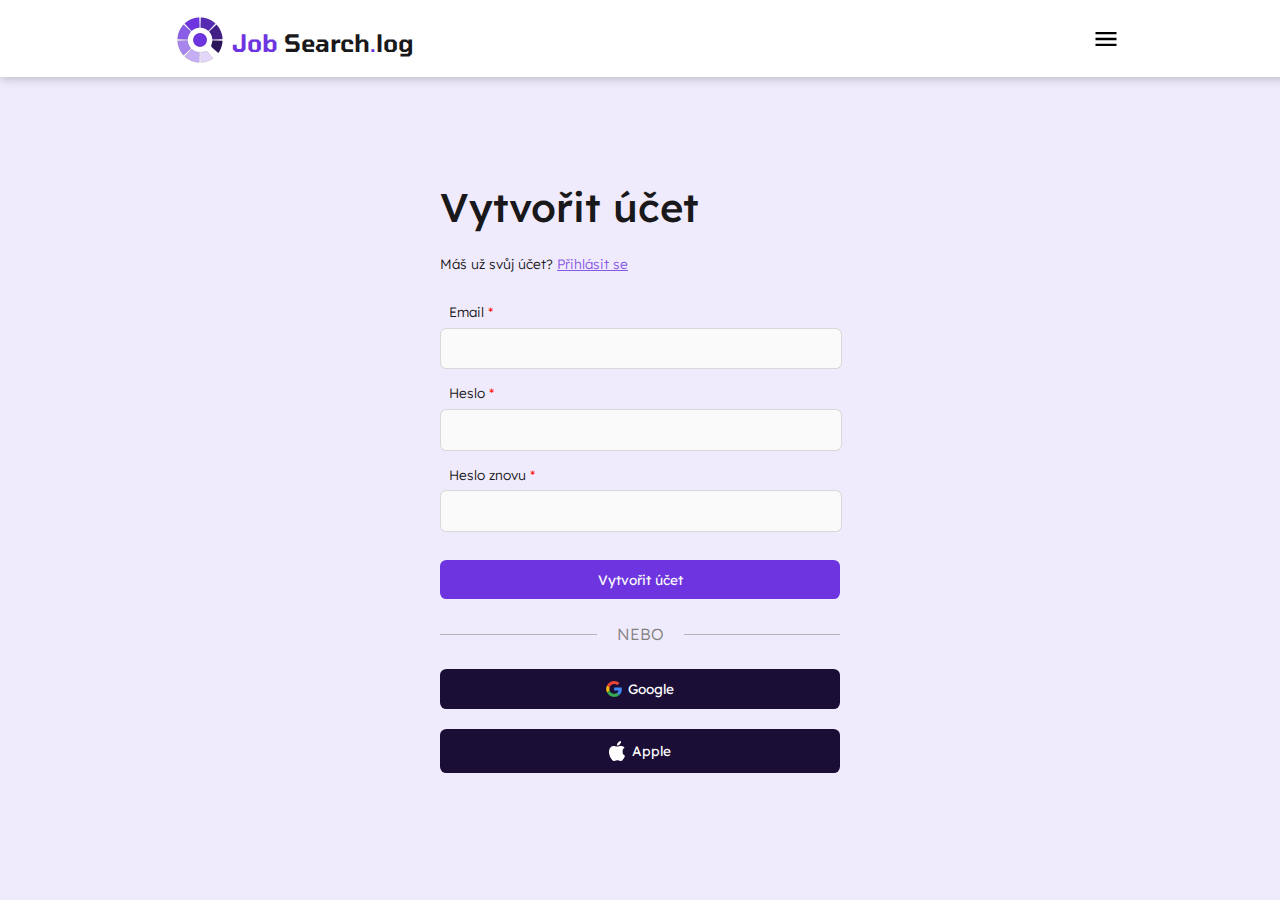
==== commit 82320152: "Rename auth-view, change color background, delete border and shadow for auth-container" ====
--- a/index.html
+++ b/index.html
@@ -27,7 +27,7 @@
        
       </nav>
     </div>
-    <div class="auth-view">
+    <div class="auth-container">
      <!--  <header class="app-info">
         <img src="./images/app-logo-new-shadow.png" alt="Job Search Log app logo" class="app-logo">
         <h2>
@@ -36,7 +36,7 @@
           LOG
           </h2>
       </header> -->
-      <main class="main">
+      <article class="content">
           <h1>Vytvořit účet</h1>
       <p>Máš už svůj účet? <a href="./login.html">Přihlásit se</a></p>
 
@@ -74,7 +74,7 @@
           />
           <span>Apple</span>
         </button>
-      </main>
+      </article>
       </div>
     </div>
   </div>
--- a/CSS/app.css
+++ b/CSS/app.css
@@ -26,22 +26,24 @@
 body {
     background-color: rgb(var(--color-app-background));
     min-height: 100vh;
-    max-width: 1280px;
     font-size: 0.85rem;
     font-family: "Lexend", sans-serif;
     font-weight: 300;
     font-style: normal;
 }
 
+.auth-container .content {
+    max-width: 400px;
+    margin: 0 auto;
+}
+
 .app {
     display: flex;
     flex-direction: column;
     justify-content: center;
-    align-items: center;
 }
 
 .nav-bar {
-    background-color: #9c6de3;
     width: 50vh;
 }
 
@@ -68,18 +70,18 @@
 .navbar-container {
     display: flex;
     flex-direction: row;
-    max-width: 1280px;
+
     width: 100%;
     align-items: center;
     justify-content: space-between;
     background-color: #ffffff;
-    height: 2em;
+    height: 3em;
     padding: 1.25rem 1rem 1rem 0.25rem;
-    margin: 0em 1em 1em 1em;
+    box-shadow: 0 1px 10px rgba(0, 0, 0, 0.25);
 }
 
 .navbar-container img {
-    width: 3.5rem;
+    width: 4rem;
     
 }
 
@@ -87,9 +89,17 @@
     display: flex;
     align-items: center;
     font-weight: 600;
-    font-size: large;
     margin: 0.25rem;
     padding: 0.5rem;
+    padding-left: 10rem;
+
+    p {
+        font-size: 1.5rem;
+        font-family: "Tomorrow", sans-serif;
+        font-weight: 600;
+        font-style: normal;
+        margin-bottom: 1.25rem;
+    }
 }
 
 .purple-text {
@@ -101,16 +111,10 @@
     font-size: 1.25rem;
 }
 
-.navbar-app-logo p {
-    font-family: "Tomorrow", sans-serif;
-    font-weight: 600;
-    font-style: normal;
-    margin-bottom: 1.25rem;
-}
-
 .navbar-menu {
     margin: 0.25rem;
     padding: 0.5rem;
+    padding-right: 10rem;
 }
 
 .navbar-menu-right img {
--- a/CSS/sign-up.css
+++ b/CSS/sign-up.css
@@ -1,27 +1,21 @@
+
+
 /* FORM */
-.auth-view {
-    border-radius: 0.60rem;
-    background-color: rgb(var(--color-app-background));
-    overflow: hidden;
-
-    box-shadow: 0 0 1rem rgba(var(--color-app-background), 0.7);
-
+.auth-container {
     color: rgb(var(--color-text-black));
-    padding: 2rem;
-
     display: flexbox;
     flex-direction: column;
-    width: 85%;
-    
+    margin-top: 5rem;
 }
 
-.auth-view h1 {
+.auth-container h1 {
     font-weight: 500;
     font-size: 2.5rem;
 }
 
 .sign-up-form {
     margin-top: 2rem;
+
 }
 
 .sign-up-form input::placeholder {
@@ -60,7 +54,7 @@
 
 
 /* SIGN UP BUTTON */
-.auth-view .sign-up-button {
+.auth-container .sign-up-button {
     background-color: rgb(var(--color-purple));
     color: rgb(var(--color-white-low));
     border-radius: var(--button-border-radius);
